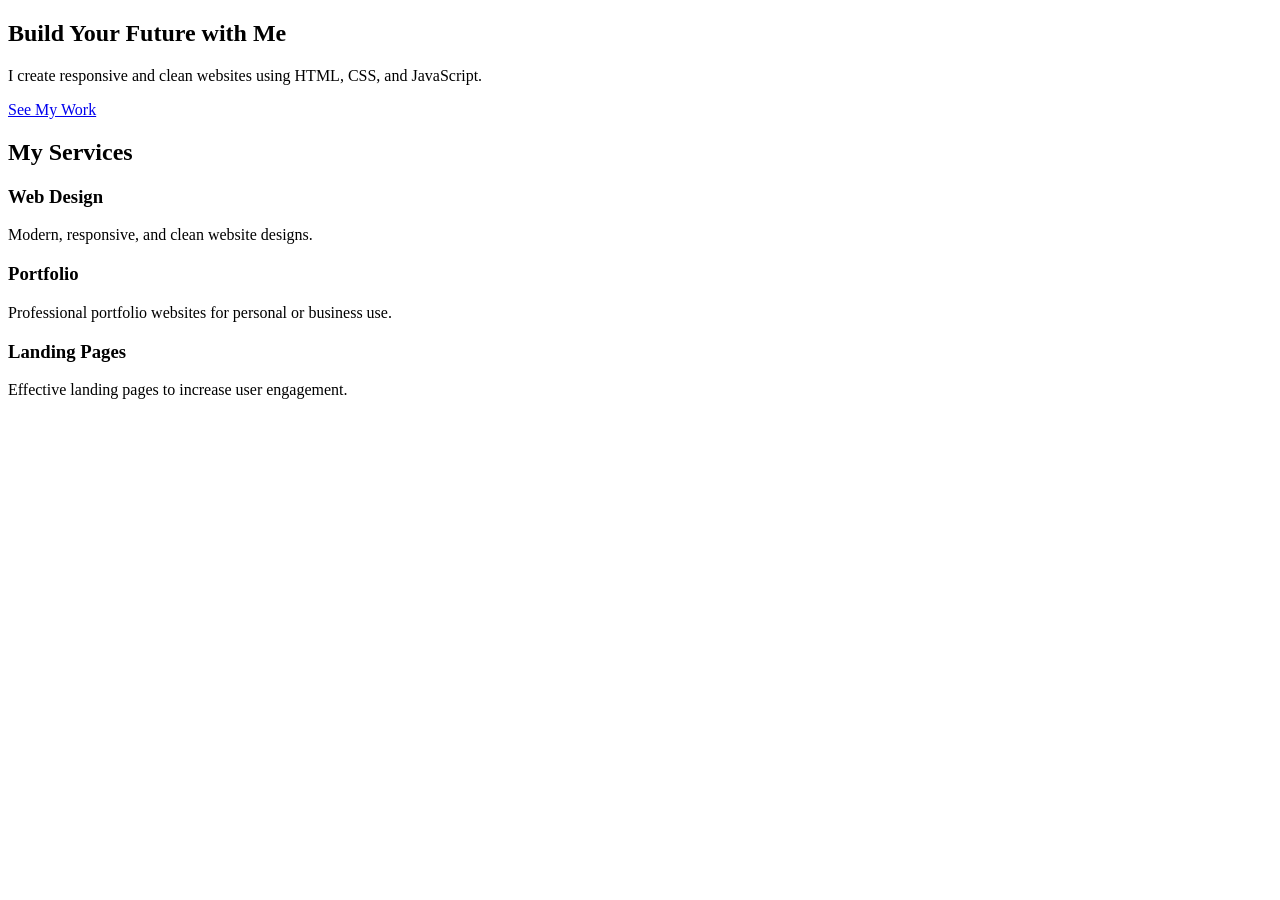
==== landing.html @ 41c78fc6 "Add files via upload" ====
<!DOCTYPE html>
<html lang="en">
<head>
    <meta charset="UTF-8">
    <meta name="viewport" content="width=device-width, initial-scale=1.0">
    <title>Landing Page</title>
    <link rel="stylesheet" href="../css/landing.css">
</head>
<body>
    <section class="hero">
        <div class="hero-content">
            <h1>Build Your Future with Me</h1>
            <p>I create responsive and clean websites using HTML, CSS, and JavaScript.</p>
            <a href="#services" class="btn">See My Work</a>
        </div>
    </section>

    <section id="services" class="services">
        <h2>My Services</h2>
        <div class="service-cards">
            <div class="service-card">
                <h3>Web Design</h3>
                <p>Modern, responsive, and clean website designs.</p>
            </div>
            <div class="service-card">
                <h3>Portfolio</h3>
                <p>Professional portfolio websites for personal or business use.</p>
            </div>
            <div class="service-card">
                <h3>Landing Pages</h3>
                <p>Effective landing pages to increase user engagement.</p>
            </div>
        </div>
    </section>
</body>
</html>
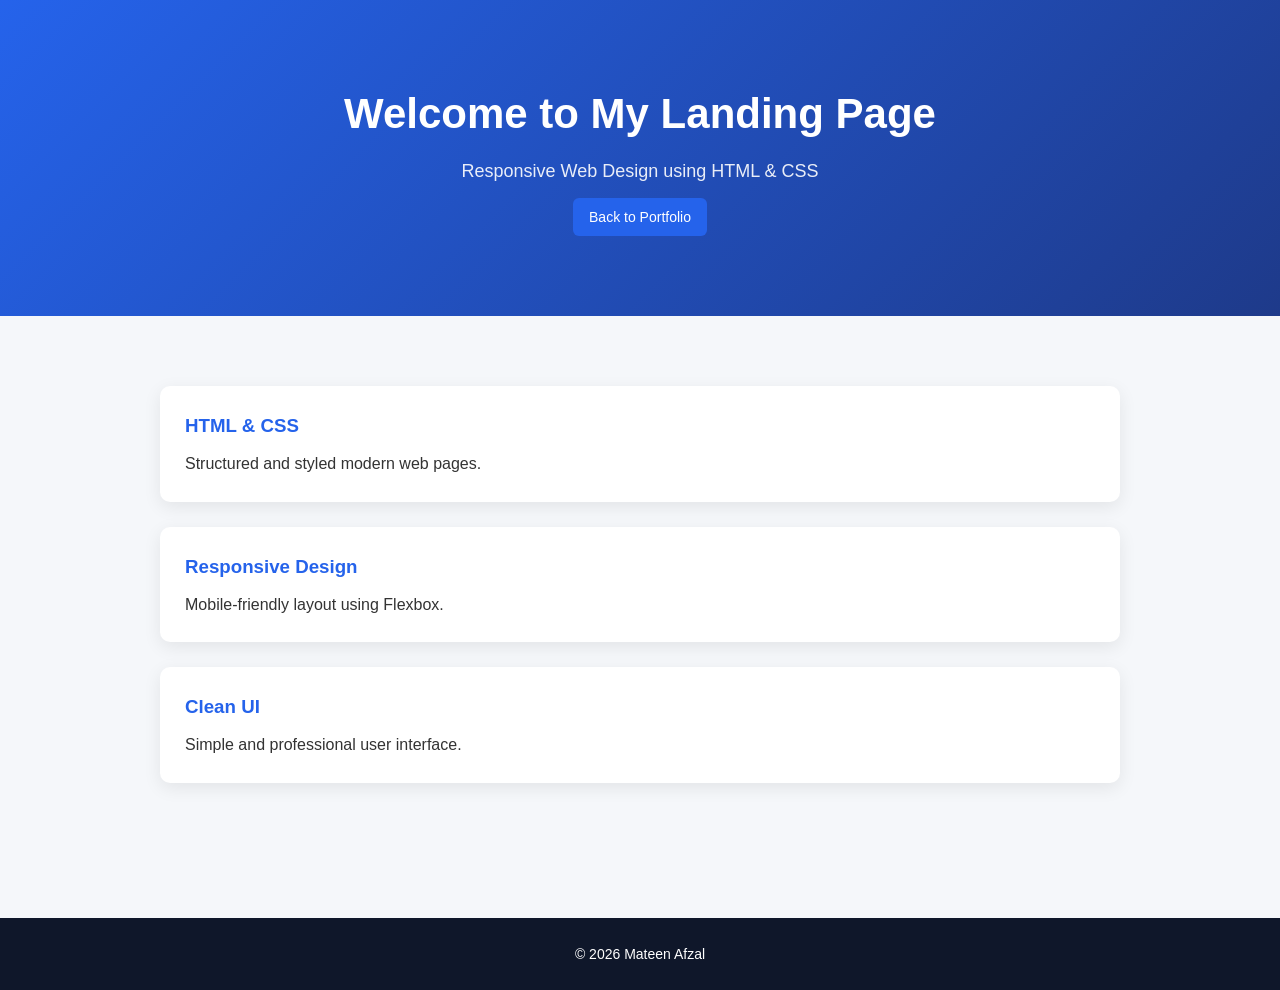
==== commit c7272615: "Add files via upload" ====
--- a/landing.html
+++ b/landing.html
@@ -1,36 +1,40 @@
 <!DOCTYPE html>
 <html lang="en">
 <head>
-    <meta charset="UTF-8">
-    <meta name="viewport" content="width=device-width, initial-scale=1.0">
-    <title>Landing Page</title>
-    <link rel="stylesheet" href="../css/landing.css">
+  <meta charset="UTF-8">
+  <meta name="viewport" content="width=device-width, initial-scale=1.0">
+  <title>Landing Page</title>
+  <link rel="stylesheet" href="style.css">
 </head>
-<body>
-    <section class="hero">
-        <div class="hero-content">
-            <h1>Build Your Future with Me</h1>
-            <p>I create responsive and clean websites using HTML, CSS, and JavaScript.</p>
-            <a href="#services" class="btn">See My Work</a>
-        </div>
-    </section>
 
-    <section id="services" class="services">
-        <h2>My Services</h2>
-        <div class="service-cards">
-            <div class="service-card">
-                <h3>Web Design</h3>
-                <p>Modern, responsive, and clean website designs.</p>
-            </div>
-            <div class="service-card">
-                <h3>Portfolio</h3>
-                <p>Professional portfolio websites for personal or business use.</p>
-            </div>
-            <div class="service-card">
-                <h3>Landing Pages</h3>
-                <p>Effective landing pages to increase user engagement.</p>
-            </div>
-        </div>
-    </section>
+<body class="landing-page">
+
+<header class="main-header">
+  <h1>Welcome to My Landing Page</h1>
+  <p>Responsive Web Design using HTML & CSS</p>
+  <a href="index.html" class="btn">Back to Portfolio</a>
+</header>
+
+<section class="features">
+  <div class="card">
+    <h3>HTML & CSS</h3>
+    <p>Structured and styled modern web pages.</p>
+  </div>
+
+  <div class="card">
+    <h3>Responsive Design</h3>
+    <p>Mobile-friendly layout using Flexbox.</p>
+  </div>
+
+  <div class="card">
+    <h3>Clean UI</h3>
+    <p>Simple and professional user interface.</p>
+  </div>
+</section>
+
+<footer>
+  <p>© 2026 Mateen Afzal</p>
+</footer>
+
 </body>
 </html>
--- a/style.css
+++ b/style.css
@@ -0,0 +1,223 @@
+/* ================= RESET ================= */
+* {
+  margin: 0;
+  padding: 0;
+  box-sizing: border-box;
+  font-family: Arial, Helvetica, sans-serif;
+}
+
+body {
+  background-color: #f5f7fa;
+  color: #333;
+  line-height: 1.6;
+}
+
+
+/* ================= NAVIGATION ================= */
+nav {
+  background-color: #0f172a;
+  padding: 18px 30px;
+  display: flex;
+  justify-content: center;
+  gap: 25px;
+  position: sticky;
+  top: 0;
+  z-index: 1000;
+}
+
+nav a {
+  color: white;
+  text-decoration: none;
+  font-size: 14px;
+  transition: 0.3s ease;
+}
+
+nav a:hover {
+  color: #38bdf8;
+}
+
+/* ================= HEADER ================= */
+header {
+  background: linear-gradient(135deg, #2563eb, #1e3a8a);
+  color: white;
+  text-align: center;
+  padding: 80px 20px;
+}
+
+header h1 {
+  font-size: 42px;
+  margin-bottom: 10px;
+}
+
+header p {
+  font-size: 18px;
+  opacity: 0.9;
+}
+
+/* ================= SECTIONS ================= */
+section {
+  max-width: 1000px;
+  margin: auto;
+  padding: 70px 20px;
+}
+
+section h2 {
+  text-align: center;
+  margin-bottom: 35px;
+  font-size: 28px;
+  color: #1e3a8a;
+  position: relative;
+}
+
+section h2::after {
+  content: "";
+  width: 60px;
+  height: 3px;
+  background-color: #2563eb;
+  display: block;
+  margin: 10px auto 0;
+}
+
+/* ================= ABOUT ================= */
+#about p {
+  max-width: 750px;
+  margin: auto;
+  text-align: center;
+}
+
+/* ================= CARD DESIGN ================= */
+.card {
+  background-color: white;
+  padding: 25px;
+  margin-bottom: 25px;
+  border-radius: 10px;
+  box-shadow: 0 5px 18px rgba(0, 0, 0, 0.08);
+  transition: 0.3s ease;
+}
+
+.card:hover {
+  transform: translateY(-6px);
+}
+
+.card h3 {
+  margin-bottom: 10px;
+  color: #2563eb;
+}
+/* PERSONAL PAGE */
+
+.personal-page {
+  display: flex;
+  justify-content: center;
+  align-items: center;
+  height: 100vh;
+  background: linear-gradient(135deg, #2563eb, #1e3a8a);
+}
+
+.profile-card {
+  background: white;
+  width: 350px;
+  padding: 30px;
+  border-radius: 12px;
+  text-align: center;
+  box-shadow: 0 8px 25px rgba(0,0,0,0.15);
+}
+
+.profile-card h1 {
+  margin-bottom: 10px;
+}
+
+.profile-card h2 {
+  color: #2563eb;
+  margin-bottom: 20px;
+}
+
+.profile-card ul {
+  list-style: none;
+  padding: 0;
+  margin-bottom: 20px;
+}
+
+.profile-card li {
+  background: #f1f5f9;
+  margin: 8px 0;
+  padding: 10px;
+  border-radius: 6px;
+}
+
+/* ================= SKILLS ================= */
+.skills {
+  display: flex;
+  flex-wrap: wrap;
+  justify-content: center;
+  gap: 15px;
+}
+
+.skills span {
+  background-color: #2563eb;
+  color: white;
+  padding: 8px 18px;
+  border-radius: 20px;
+  font-size: 14px;
+  transition: 0.3s;
+}
+
+.skills span:hover {
+  background-color: #1e40af;
+}
+
+/* ================= BUTTON ================= */
+.btn {
+  display: inline-block;
+  margin-top: 12px;
+  padding: 8px 16px;
+  background-color: #2563eb;
+  color: white;
+  text-decoration: none;
+  border-radius: 6px;
+  font-size: 14px;
+  transition: 0.3s;
+}
+
+.btn:hover {
+  background-color: #1e40af;
+}
+
+/* ================= CONTACT ================= */
+#contact {
+  text-align: center;
+}
+
+#contact a {
+  color: #2563eb;
+  text-decoration: none;
+}
+
+#contact a:hover {
+  text-decoration: underline;
+}
+
+/* ================= FOOTER ================= */
+footer {
+  background-color: #0f172a;
+  color: white;
+  text-align: center;
+  padding: 25px;
+  font-size: 14px;
+  margin-top: 40px;
+}
+
+/* ================= RESPONSIVE ================= */
+@media (max-width: 768px) {
+  nav {
+    flex-direction: column;
+    gap: 12px;
+  }
+
+  header h1 {
+    font-size: 28px;
+  }
+
+  section {
+    padding: 50px 15px;
+  }
+}
